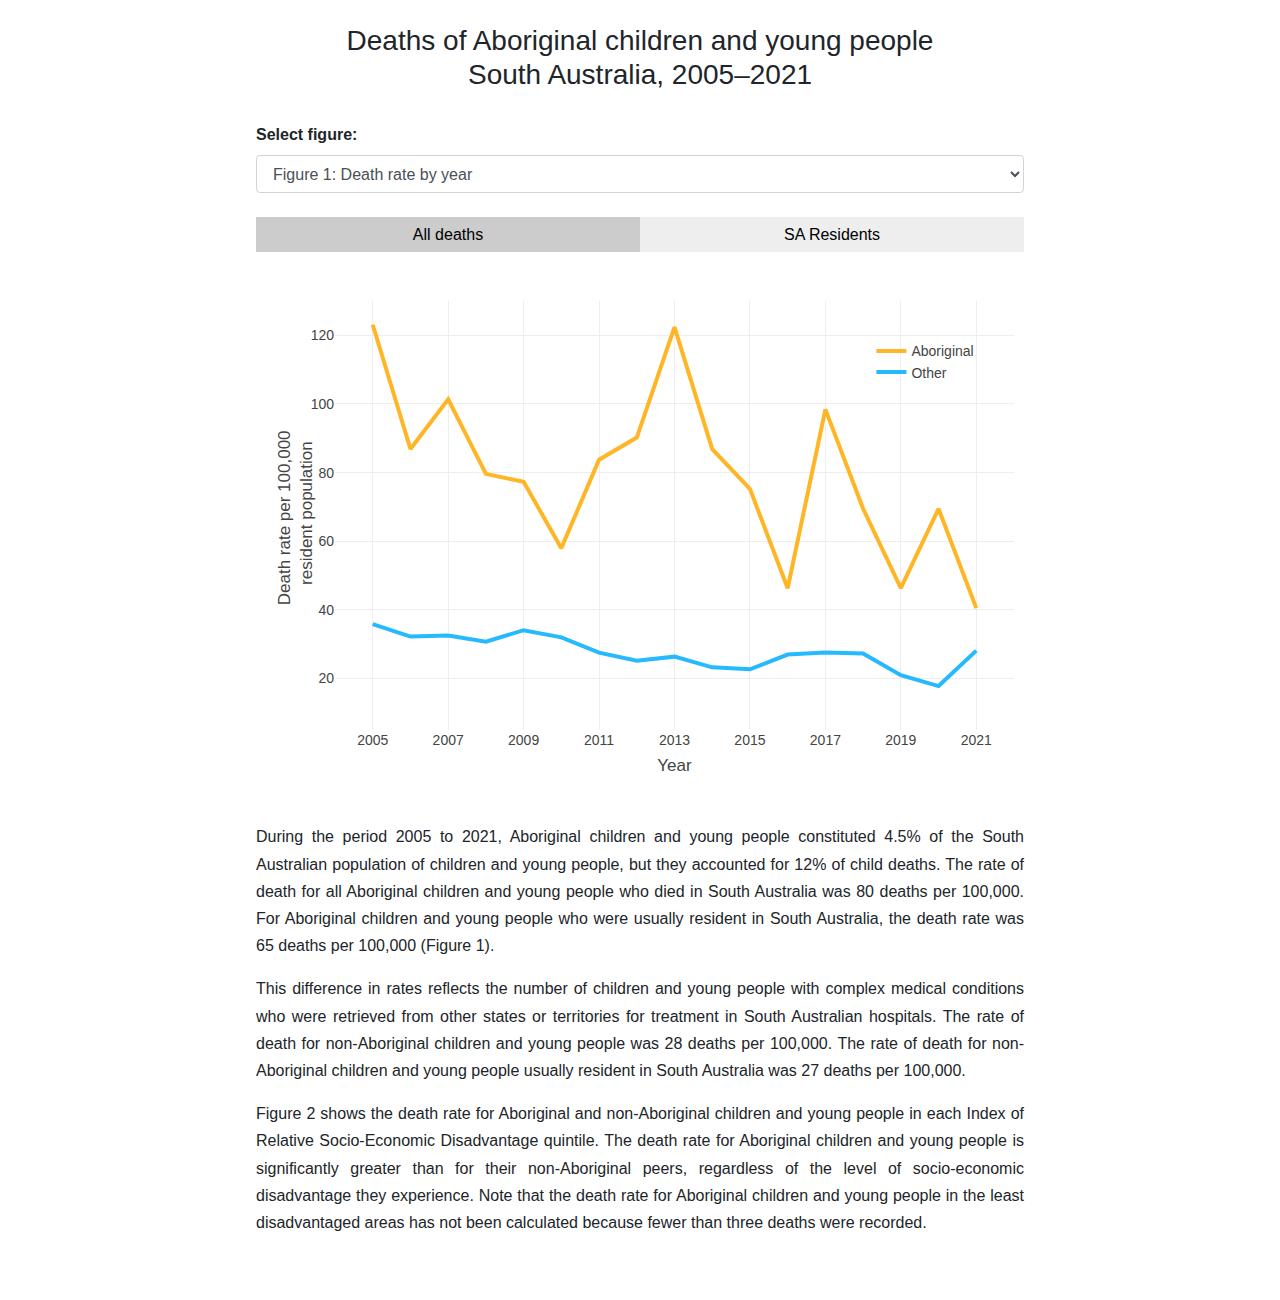
==== AAB-Analysis/index.html @ 5a10109f "altered title, changed app.html to index.html" ====
<!DOCTYPE html>
<html lang="en">
<head>
    <meta name="viewport" content="width=device-width, initial-scale=1">
    <link rel="stylesheet" href="https://maxcdn.bootstrapcdn.com/bootstrap/4.0.0/css/bootstrap.min.css" integrity="sha384-Gn5384xqQ1aoWXA+058RXPxPg6fy4IWvTNh0E263XmFcJlSAwiGgFAW/dAiS6JXm" crossorigin="anonymous">
    <link rel="stylesheet" href="style.css">
    <script src="script.js"></script> 
</head>

<body>
    <br>

    <div class="text-section" style="text-align: center;">
        <h3>Deaths of Aboriginal children and young people<br>South Australia, 2005–2021</h3>
        <br>
    </div>

    <div class="row">
        <div id="dropdown" style="width: 100%">
            <label for="fig_select"><strong style="font-size: 1em;">Select figure:</strong></label><br>
            <select id="fig_select" class="form-control" style="width: 100%" onchange="setIframe()">
                <option id="figure1" value="Figures\yearly_deaths.html">Figure 1: Death rate by year</option>
                <option id="figure2" value="Figures\rates_seifa.html">Figure 2: Deaths by socio-economic disadvantage</option>
                <option id="figure3" value="Figures\regions_map_rates.html">Figure 3: Deaths by region</option>
                <option id="figure4" value="Figures\cod_age_atsi.html">Figure 4: Deaths by category and age group</option>
            </select>
            <br>
        </div>
    </div>

    <div class="row" id="buttonBlock" style="display: flex;">
        <button class="sub-button activeButton" value="Figures\yearly_deaths.html" onclick="subButtonSetIframe(this)">All deaths</button>
        <button class="sub-button" value="Figures\yearly_deaths_residents.html" onclick="subButtonSetIframe(this)">SA Residents</button>
    </div>

    <div>
        <br>
    </div>


    <div class="row">
        
        <div class="if-container" style="padding-top: 65%;">
            <iframe class="responsive-iframe" src="Figures\yearly_deaths.html" id="figure-display"></iframe>
        </div>
        
    </div>

    <div class="text-section">
        <br><br>
        <p>
            During the period 2005 to 2021, Aboriginal children and young people constituted 4.5% of the South Australian population of children and young people, but they accounted for 12% of child deaths. The rate of death for all Aboriginal children and young people who died in South Australia was 80 deaths per 100,000. For Aboriginal children and young people who were usually resident in South Australia, the death rate was 65 deaths per 100,000 (Figure 1).
        </p>
        <p>
            This difference in rates reflects the number of children and young people with complex medical conditions who were retrieved from other states or territories for treatment in South Australian hospitals. The rate of death for non-Aboriginal children and young people was 28 deaths per 100,000. The rate of death for non-Aboriginal children and young people usually resident in South Australia was 27 deaths per 100,000.
        </p>
        <p>
            Figure 2 shows the death rate for Aboriginal and non-Aboriginal children and young people in each Index of Relative Socio-Economic Disadvantage quintile. The death rate for Aboriginal children and young people is significantly greater than for their non-Aboriginal peers, regardless of the level of socio-economic disadvantage they experience. Note that the death rate for Aboriginal children and young people in the least disadvantaged areas has not been calculated because fewer than three deaths were recorded.
        </p>
    
        <br>
    </div>

    <div><br></div>
        
</body>

</html>
---- AAB-Analysis/style.css ----
.if-container {
  position: relative;
  overflow: auto;
  width: 100%;
  max-width: 1000px;
  padding-top: 65%; 
  margin: auto;
}
  
  /* Then style the iframe to fit in the container div with full height and width */
.responsive-iframe {
  position: absolute;
  top: 0;
  left: 0;
  bottom: 0;
  right: 0;
  width: 100%;
  height: 100%;
  border: none;
}  

.text-section, .row {
    width: 80%;
    margin-left: auto;
    margin-right: auto;
}

.text-section p {
  font-size: 1.0em;
  text-align: justify;
  line-height: 1.7em;
}

h2 {
    font-size: 1em;
}

select {
  width: 100%;
}
  
/* Add a background color to the button if it is clicked on (add the .active class with JS), and when you move the mouse over it (hover) */
.active, .row .activeButton, .sub-button:hover {
  background-color: #ccc;
}


button:focus {
  outline: none;
}

.sub-button {
  background-color: #eee; 
  border: none;
  color: black;
  padding: 15px 32px;
  display: inline-flex;
  margin: left;
  width: 50%;
  height: 35px;
  align-items: center;
  text-align: center;
  justify-content: space-around;
}

/* Small screens */
@media (max-width: 900px){
  .text-section, .row {
      width: 80%;
  }
  button {
    font-size: 0.8em;
  }
}
/* Medium to large screens */
@media (min-width: 1200px){
  .text-section, .row {
      width: 60%;
  }
}
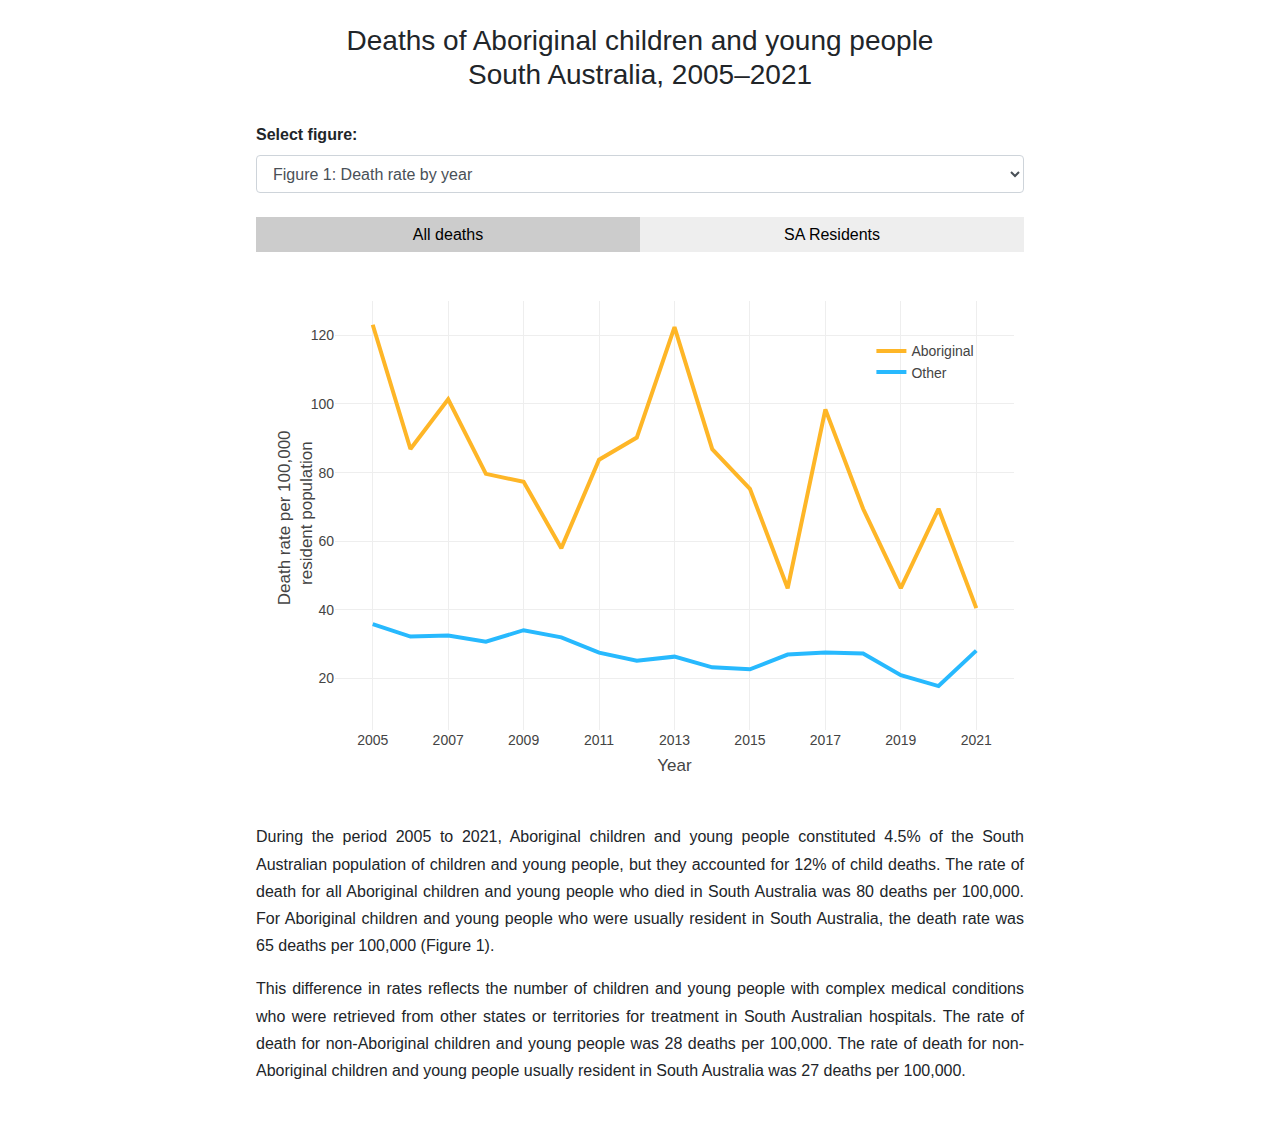
==== commit 9debe6ef: "text is shown or hidden according the figure selected" ====
--- a/AAB-Analysis/index.html
+++ b/AAB-Analysis/index.html
@@ -21,7 +21,7 @@
             <select id="fig_select" class="form-control" style="width: 100%" onchange="setIframe()">
                 <option id="figure1" value="Figures\yearly_deaths.html">Figure 1: Death rate by year</option>
                 <option id="figure2" value="Figures\rates_seifa.html">Figure 2: Deaths by socio-economic disadvantage</option>
-                <option id="figure3" value="Figures\regions_map_rates.html">Figure 3: Deaths by region</option>
+                <option id="figure3" value="Figures\regions_map_number.html">Figure 3: Deaths by region</option>
                 <option id="figure4" value="Figures\cod_age_atsi.html">Figure 4: Deaths by category and age group</option>
             </select>
             <br>
@@ -46,20 +46,27 @@
         
     </div>
 
-    <div class="text-section">
+    <div>
         <br><br>
+    </div>
+
+    <div class="text-section" id="p1">
         <p>
             During the period 2005 to 2021, Aboriginal children and young people constituted 4.5% of the South Australian population of children and young people, but they accounted for 12% of child deaths. The rate of death for all Aboriginal children and young people who died in South Australia was 80 deaths per 100,000. For Aboriginal children and young people who were usually resident in South Australia, the death rate was 65 deaths per 100,000 (Figure 1).
         </p>
+    </div>
+    <div class="text-section" id="p2">
         <p>
             This difference in rates reflects the number of children and young people with complex medical conditions who were retrieved from other states or territories for treatment in South Australian hospitals. The rate of death for non-Aboriginal children and young people was 28 deaths per 100,000. The rate of death for non-Aboriginal children and young people usually resident in South Australia was 27 deaths per 100,000.
         </p>
+    </div>   
+    <div class="text-section hidden" id="p3">
         <p>
             Figure 2 shows the death rate for Aboriginal and non-Aboriginal children and young people in each Index of Relative Socio-Economic Disadvantage quintile. The death rate for Aboriginal children and young people is significantly greater than for their non-Aboriginal peers, regardless of the level of socio-economic disadvantage they experience. Note that the death rate for Aboriginal children and young people in the least disadvantaged areas has not been calculated because fewer than three deaths were recorded.
-        </p>
-    
+        </p>  
         <br>
     </div>
+        
 
     <div><br></div>
         
--- a/AAB-Analysis/style.css
+++ b/AAB-Analysis/style.css
@@ -29,6 +29,10 @@
   font-size: 1.0em;
   text-align: justify;
   line-height: 1.7em;
+}
+
+.hidden {
+  display: none;
 }
 
 h2 {
